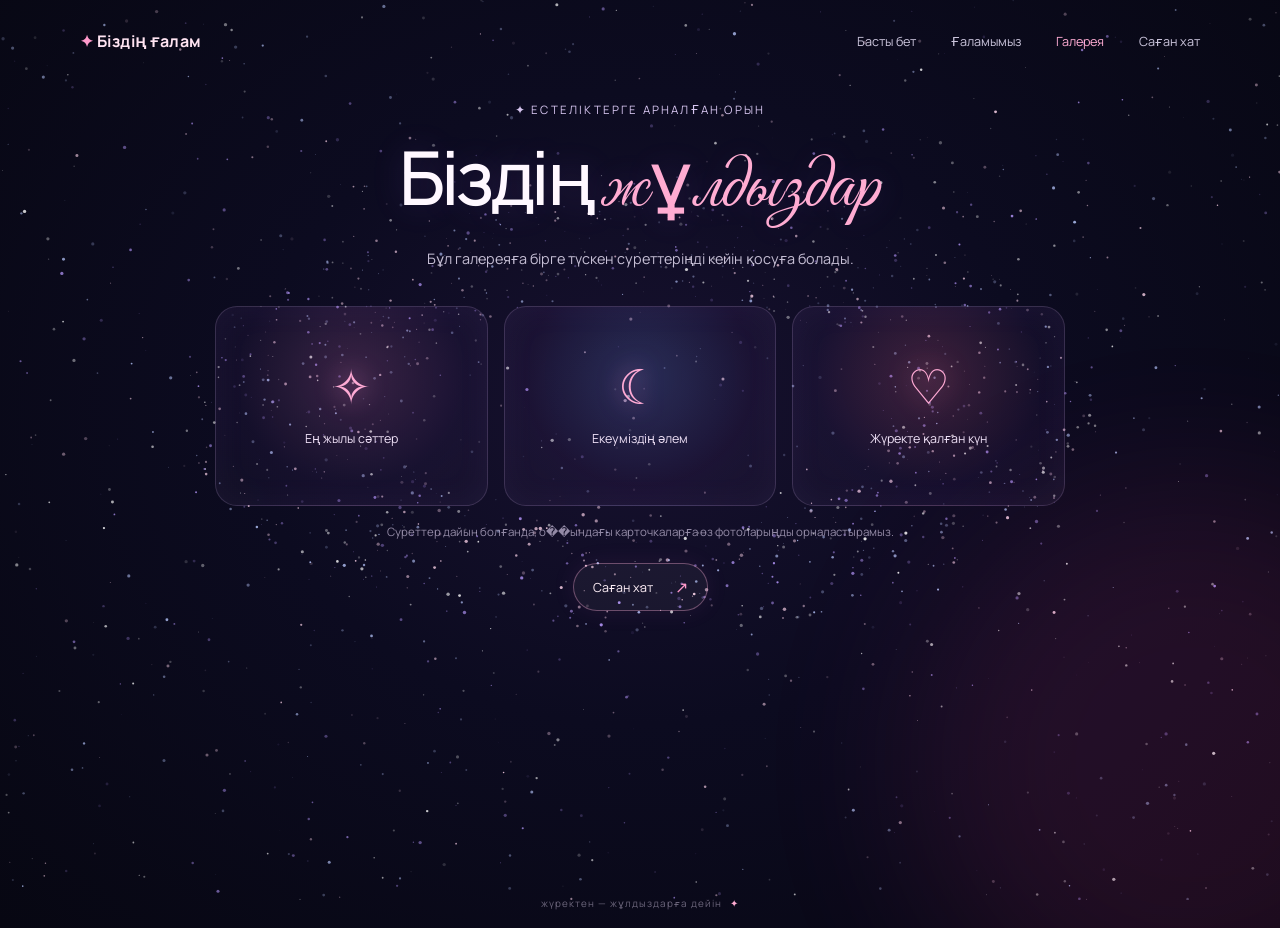
==== gallery.html @ afee1125 "Build romantic space-themed multi-page website with interactive stars" ====
<!doctype html>
<html lang="kk"><head><meta charset="utf-8"><meta name="viewport" content="width=device-width, initial-scale=1"><meta name="theme-color" content="#080817"><title>Жұлдызды галерея ✦</title><link rel="preconnect" href="https://fonts.googleapis.com"><link rel="preconnect" href="https://fonts.gstatic.com" crossorigin><link href="https://fonts.googleapis.com/css2?family=Great+Vibes&family=Manrope:wght@400;500;600;700&display=swap" rel="stylesheet"><link rel="stylesheet" href="styles.css"><script src="app.js" defer></script></head>
<body class="inner-page"><canvas class="sky" id="sky" aria-label="Жұлдызды аспан"></canvas><div class="nebula nebula-two" aria-hidden="true"></div><header class="topbar"><a class="brand" href="index.html">✦ <span>Біздің ғалам</span></a><nav aria-label="Негізгі мәзір"><a href="index.html">Басты бет</a><a href="universe.html">Ғаламымыз</a><a class="active" href="gallery.html">Галерея</a><a href="letter.html">Саған хат</a></nav></header>
<main class="page-content"><p class="eyebrow">✦ естеліктерге арналған орын</p><h1>Біздің <span>жұлдыздар</span></h1><p class="page-lead">Бұл галереяға бірге түскен суреттеріңді кейін қосуға болады.</p><div class="memory-grid"><div class="memory-card memory-one"><span>✧</span><p>Ең жылы сәттер</p></div><div class="memory-card memory-two"><span>☾</span><p>Екеуміздің әлем</p></div><div class="memory-card memory-three"><span>♡</span><p>Жүректе қалған күн</p></div></div><p class="small-note">Суреттер дайын болғанда, о��ындағы карточкаларға өз фотоларыңды орналастырамыз.</p><a class="round-link" href="letter.html">Саған хат <span aria-hidden="true">↗</span></a></main><div class="compliment" id="compliment" role="status" aria-live="polite" aria-hidden="true"><span class="compliment-star">✦</span><p></p><button type="button" aria-label="Жабу">×</button></div><footer>жүректен — жұлдыздарға дейін <span>✦</span></footer></body></html>
---- styles.css ----
:root {
  color-scheme: dark;
  --night: #080817;
  --pink: #ff9acb;
  --lavender: #c6a9ff;
  --white: #fff8ff;
  font-family: 'Manrope', sans-serif;
}
* { box-sizing: border-box; }
html { min-width: 320px; min-height: 100%; background: var(--night); }
body { min-height: 100vh; margin: 0; overflow-x: hidden; color: var(--white); background: radial-gradient(ellipse at 50% 44%, #17112f 0%, #0c0b20 43%, #070712 100%); }
.sky { position: fixed; inset: 0; z-index: 0; width: 100%; height: 100%; pointer-events: auto; }
.nebula { position: fixed; z-index: 0; width: 44vw; height: 44vw; max-width: 640px; max-height: 640px; border-radius: 50%; filter: blur(85px); opacity: .14; pointer-events: none; }
.nebula-one { top: 10%; left: -15%; background: #763eff; }
.nebula-two { right: -15%; bottom: -16%; background: #ff3f9c; opacity: .1; }
.topbar { position: relative; z-index: 3; width: min(1120px, calc(100% - 48px)); min-height: 82px; margin: 0 auto; display: flex; align-items: center; justify-content: space-between; gap: 24px; }
.brand { color: #ffe4f2; text-decoration: none; letter-spacing: .03em; font-weight: 700; white-space: nowrap; }
.brand:first-letter { color: var(--pink); }
.topbar nav { display: flex; align-items: center; gap: clamp(14px, 3vw, 35px); }
.topbar nav a { color: #cbc5dc; text-decoration: none; font-size: .79rem; transition: color .2s ease; }
.topbar nav a:hover, .topbar nav a.active { color: #ffacd4; }
.hero { position: relative; z-index: 1; min-height: calc(100vh - 128px); padding: 18px 20px 34px; display: flex; align-items: center; flex-direction: column; text-align: center; }
.eyebrow { margin: 0; color: #d7c6f0; font-size: .72rem; text-transform: uppercase; letter-spacing: .19em; }
.tiny-star { color: #ffafd8; margin-right: 7px; }
.heart-stage { position: relative; width: min(520px, 90vw); height: clamp(280px, 39vh, 390px); margin: 3px auto -4px; display: grid; place-items: center; isolation: isolate; }
.orbit { position: absolute; left: 50%; top: 50%; border: 1px solid rgba(226, 190, 255, .16); border-radius: 50%; transform: translate(-50%, -50%) rotate(-18deg); pointer-events: none; }
.orbit-a { width: 96%; height: 51%; }
.orbit-b { width: 79%; height: 72%; transform: translate(-50%, -50%) rotate(31deg); border-color: rgba(255, 170, 214, .13); }
.orbit-c { width: 65%; height: 92%; transform: translate(-50%, -50%) rotate(74deg); border-color: rgba(163, 147, 255, .12); }
.heart-wrap { width: clamp(145px, 23vw, 205px); animation: heartbeat 1.25s ease-in-out infinite; filter: drop-shadow(0 0 35px rgba(255, 72, 152, .34)); }
.heart { display: block; width: 100%; overflow: visible; }
.heart-caption { position: absolute; left: 50%; top: 75%; transform: translateX(-50%); color: rgba(250, 220, 247, .82); font-family: 'Great Vibes', cursive; font-size: clamp(1.05rem, 3vw, 1.35rem); white-space: nowrap; text-shadow: 0 0 15px #e370ff; }
.tap-hint { position: absolute; bottom: 1%; color: rgba(228, 213, 250, .55); font-size: .67rem; letter-spacing: .08em; }
.hero h1, .page-content h1 { margin: 2px 0 0; font-size: clamp(2.4rem, 6vw, 4.65rem); line-height: 1.08; letter-spacing: -.055em; font-weight: 500; text-shadow: 0 0 34px rgba(180, 118, 255, .16); }
.hero h1 span, .page-content h1 span { color: #ffacd2; font-family: 'Great Vibes', cursive; font-weight: 400; letter-spacing: .01em; }
.hero-copy { margin: 15px 0 20px; color: #c6bfd5; font-size: .93rem; }
.round-link { position: relative; z-index: 2; display: inline-flex; gap: 22px; align-items: center; padding: 12px 19px; border: 1px solid rgba(255, 174, 216, .36); border-radius: 30px; background: rgba(255, 255, 255, .045); color: #fff0f8; text-decoration: none; font-size: .78rem; box-shadow: 0 0 24px rgba(217, 96, 201, .08); transition: background .2s, transform .2s, box-shadow .2s; }
.round-link:hover { transform: translateY(-2px); background: rgba(255, 156, 207, .1); box-shadow: 0 0 28px rgba(217, 96, 201, .2); }
.round-link span { color: var(--pink); font-size: 1rem; }
.interaction-hint { margin: 15px 0 0; color: rgba(216, 205, 233, .65); font-size: .7rem; }
footer { position: relative; z-index: 1; padding: 14px 20px 18px; color: rgba(217, 205, 231, .47); text-align: center; font-size: .62rem; letter-spacing: .1em; }
footer span { color: #ffacd2; margin-left: 5px; }
.compliment { position: fixed; z-index: 10; left: 50%; top: 50%; width: max-content; max-width: min(340px, calc(100vw - 32px)); padding: 14px 42px 14px 17px; display: flex; align-items: center; gap: 12px; border: 1px solid rgba(255, 192, 230, .45); border-radius: 16px; background: rgba(24, 17, 43, .94); box-shadow: 0 12px 50px rgba(0, 0, 0, .35), 0 0 26px rgba(255, 109, 188, .15); opacity: 0; visibility: hidden; transform: translate(-50%, calc(-50% + 10px)) scale(.97); transition: opacity .2s, transform .2s, visibility .2s; pointer-events: none; }
.compliment.visible { opacity: 1; visibility: visible; transform: translate(-50%, -50%) scale(1); pointer-events: auto; }
.compliment p { margin: 0; color: #fff0f8; font-size: .84rem; line-height: 1.5; }
.compliment-star { color: #ffaad5; font-size: 1.2rem; }
.compliment button { position: absolute; top: 7px; right: 9px; border: 0; background: none; color: #d9c8e8; font-size: 1.2rem; cursor: pointer; }
.inner-page { min-height: 100vh; }
.page-content { position: relative; z-index: 1; width: min(850px, calc(100% - 40px)); min-height: calc(100vh - 140px); margin: 20px auto; display: flex; align-items: center; flex-direction: column; text-align: center; }
.page-content h1 { margin-top: 20px; }
.page-lead { max-width: 560px; margin: 17px auto 34px; color: #c6bfd5; line-height: 1.8; font-size: .9rem; }
.planet-card { width: min(700px, 100%); min-height: 225px; padding: 28px; display: flex; align-items: center; gap: 30px; border: 1px solid rgba(221, 193, 255, .17); border-radius: 24px; background: linear-gradient(120deg, rgba(255,255,255,.065), rgba(114,77,159,.09)); text-align: left; }
.planet { flex: 0 0 150px; width: 150px; height: 150px; display: grid; place-items: center; border-radius: 50%; background: radial-gradient(circle at 32% 28%, #ffc7ed, #e766cc 28%, #803bba 62%, #261751 83%); box-shadow: inset -14px -12px 25px rgba(9, 6, 32, .55), 0 0 38px rgba(219, 101, 225, .32); animation: float 5s ease-in-out infinite; }
.planet span { color: rgba(255,255,255,.9); font-size: 3rem; text-shadow: 0 0 20px white; }
.planet-card h2 { margin: 10px 0; color: #fff0f8; font-size: 1.2rem; }
.planet-card p:not(.eyebrow) { margin: 0; color: #c6bfd5; font-size: .82rem; line-height: 1.7; }
.planet-card + .round-link { margin-top: 28px; }
.memory-grid { width: 100%; display: grid; grid-template-columns: repeat(3, 1fr); gap: 16px; }
.memory-card { min-height: 200px; padding: 24px 12px; display: flex; align-items: center; justify-content: center; flex-direction: column; border: 1px solid rgba(227, 188, 255, .18); border-radius: 22px; background: radial-gradient(ellipse at 50% 35%, rgba(245, 139, 213, .19), rgba(74, 46, 111, .14) 60%, rgba(255,255,255,.025)); box-shadow: inset 0 0 35px rgba(190, 120, 255, .06); }
.memory-card span { color: #ffabd5; font-size: 3rem; text-shadow: 0 0 24px rgba(255, 140, 212, .65); }
.memory-card p { color: #eee0f6; font-size: .78rem; }
.memory-two { background: radial-gradient(ellipse at 50% 35%, rgba(118, 161, 255, .2), rgba(74, 46, 111, .14) 60%, rgba(255,255,255,.025)); }
.memory-three { background: radial-gradient(ellipse at 50% 35%, rgba(255, 119, 158, .2), rgba(74, 46, 111, .14) 60%, rgba(255,255,255,.025)); }
.small-note { margin: 18px 0 24px; color: rgba(216, 205, 233, .65); font-size: .72rem; }
.letter-page { padding-bottom: 30px; }
.letter-card { position: relative; width: min(620px, 100%); margin: 10px 0 28px; padding: 40px clamp(22px, 6vw, 60px); border: 1px solid rgba(255, 192, 230, .24); border-radius: 22px; background: linear-gradient(140deg, rgba(255,255,255,.065), rgba(103,66,139,.12)); box-shadow: 0 18px 70px rgba(0,0,0,.18); color: #e8deee; text-align: left; line-height: 1.9; font-size: .91rem; }
.letter-heart { display: block; margin-bottom: 10px; color: #ffaad5; font-size: 2rem; text-align: center; }
.letter-card p { margin: 0 0 15px; }
.letter-card .signature { margin-top: 25px; color: #ffb6db; font-family: 'Great Vibes', cursive; font-size: 1.6rem; text-align: right; }
@keyframes heartbeat { 0%, 100% { transform: scale(1) rotate(-2deg); } 14% { transform: scale(1.1) rotate(0); } 28% { transform: scale(1) rotate(-1deg); } 42% { transform: scale(1.08) rotate(1deg); } 60% { transform: scale(1); } }
@keyframes float { 0%, 100% { transform: translateY(0); } 50% { transform: translateY(-9px); } }
@media (max-width: 700px) {
  .topbar { width: calc(100% - 28px); min-height: 70px; align-items: flex-start; padding-top: 17px; flex-direction: column; gap: 13px; }
  .topbar nav { width: 100%; justify-content: space-between; gap: 8px; padding-bottom: 10px; }
  .topbar nav a { font-size: .69rem; }
  .hero { min-height: calc(100vh - 140px); padding-top: 18px; }
  .hero .eyebrow { font-size: .59rem; letter-spacing: .13em; }
  .heart-stage { height: min(37vh, 300px); min-height: 250px; margin-top: 7px; }
  .heart-caption { top: 74%; }
  .tap-hint { bottom: 0; font-size: .58rem; }
  .hero h1 { font-size: clamp(2.6rem, 12vw, 3.8rem); }
  .hero-copy { font-size: .82rem; }
  .interaction-hint { max-width: 290px; line-height: 1.6; }
  .page-content { min-height: calc(100vh - 150px); margin-top: 36px; }
  .page-content h1 { font-size: clamp(2.8rem, 12vw, 4rem); }
  .planet-card { padding: 22px; flex-direction: column; text-align: center; }
  .planet { flex-basis: 130px; width: 130px; height: 130px; }
  .memory-grid { grid-template-columns: 1fr; max-width: 390px; }
  .memory-card { min-height: 135px; }
}
@media (prefers-reduced-motion: reduce) {
  *, *::before, *::after { animation-duration: .01ms !important; animation-iteration-count: 1 !important; scroll-behavior: auto !important; }
}
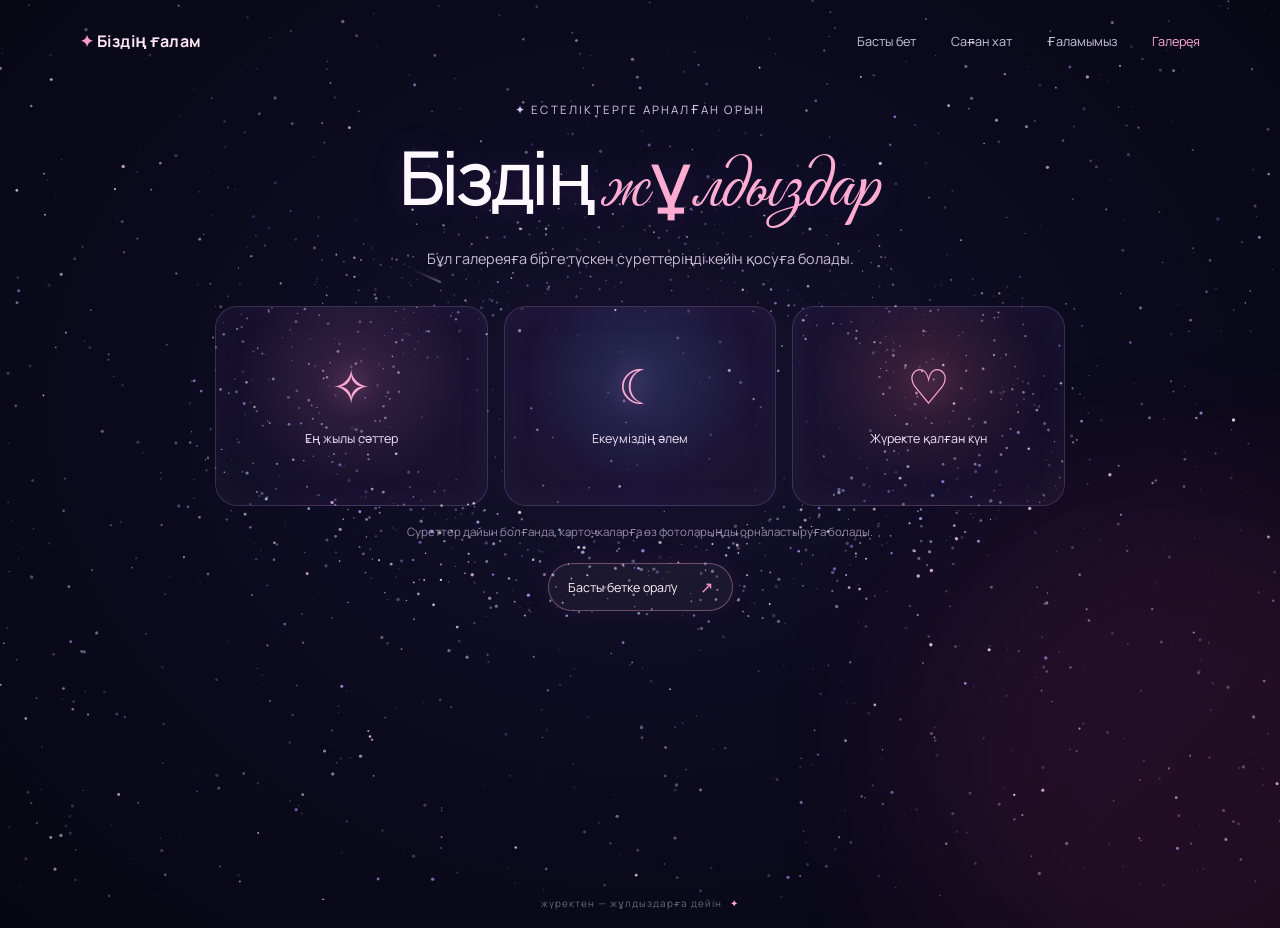
==== commit 0f6729e6: "Make the second page a romantic love letter" ====
--- a/gallery.html
+++ b/gallery.html
@@ -1,4 +1,4 @@
 <!doctype html>
 <html lang="kk"><head><meta charset="utf-8"><meta name="viewport" content="width=device-width, initial-scale=1"><meta name="theme-color" content="#080817"><title>Жұлдызды галерея ✦</title><link rel="preconnect" href="https://fonts.googleapis.com"><link rel="preconnect" href="https://fonts.gstatic.com" crossorigin><link href="https://fonts.googleapis.com/css2?family=Great+Vibes&family=Manrope:wght@400;500;600;700&display=swap" rel="stylesheet"><link rel="stylesheet" href="styles.css"><script src="app.js" defer></script></head>
-<body class="inner-page"><canvas class="sky" id="sky" aria-label="Жұлдызды аспан"></canvas><div class="nebula nebula-two" aria-hidden="true"></div><header class="topbar"><a class="brand" href="index.html">✦ <span>Біздің ғалам</span></a><nav aria-label="Негізгі мәзір"><a href="index.html">Басты бет</a><a href="universe.html">Ғаламымыз</a><a class="active" href="gallery.html">Галерея</a><a href="letter.html">Саған хат</a></nav></header>
-<main class="page-content"><p class="eyebrow">✦ естеліктерге арналған орын</p><h1>Біздің <span>жұлдыздар</span></h1><p class="page-lead">Бұл галереяға бірге түскен суреттеріңді кейін қосуға болады.</p><div class="memory-grid"><div class="memory-card memory-one"><span>✧</span><p>Ең жылы сәттер</p></div><div class="memory-card memory-two"><span>☾</span><p>Екеуміздің әлем</p></div><div class="memory-card memory-three"><span>♡</span><p>Жүректе қалған күн</p></div></div><p class="small-note">Суреттер дайын болғанда, о��ындағы карточкаларға өз фотоларыңды орналастырамыз.</p><a class="round-link" href="letter.html">Саған хат <span aria-hidden="true">↗</span></a></main><div class="compliment" id="compliment" role="status" aria-live="polite" aria-hidden="true"><span class="compliment-star">✦</span><p></p><button type="button" aria-label="Жабу">×</button></div><footer>жүректен — жұлдыздарға дейін <span>✦</span></footer></body></html>
+<body class="inner-page"><canvas class="sky" id="sky" aria-label="Жұлдызды аспан"></canvas><div class="nebula nebula-two" aria-hidden="true"></div><header class="topbar"><a class="brand" href="index.html">✦ <span>Біздің ғалам</span></a><nav aria-label="Негізгі мәзір"><a href="index.html">Басты бет</a><a href="letter.html">Саған хат</a><a href="universe.html">Ғаламымыз</a><a class="active" href="gallery.html">Галерея</a></nav></header>
+<main class="page-content"><p class="eyebrow">✦ естеліктерге арналған орын</p><h1>Біздің <span>жұлдыздар</span></h1><p class="page-lead">Бұл галереяға бірге түскен суреттеріңді кейін қосуға болады.</p><div class="memory-grid"><div class="memory-card memory-one"><span>✧</span><p>Ең жылы сәттер</p></div><div class="memory-card memory-two"><span>☾</span><p>Екеуміздің әлем</p></div><div class="memory-card memory-three"><span>♡</span><p>Жүректе қалған күн</p></div></div><p class="small-note">Суреттер дайын болғанда, карточкаларға өз фотоларыңды орналастыруға болады.</p><a class="round-link" href="index.html">Басты бетке оралу <span aria-hidden="true">↗</span></a></main><div class="compliment" id="compliment" role="status" aria-live="polite" aria-hidden="true"><span class="compliment-star">✦</span><p></p><button type="button" aria-label="Жабу">×</button></div><footer>жүректен — жұлдыздарға дейін <span>✦</span></footer></body></html>
